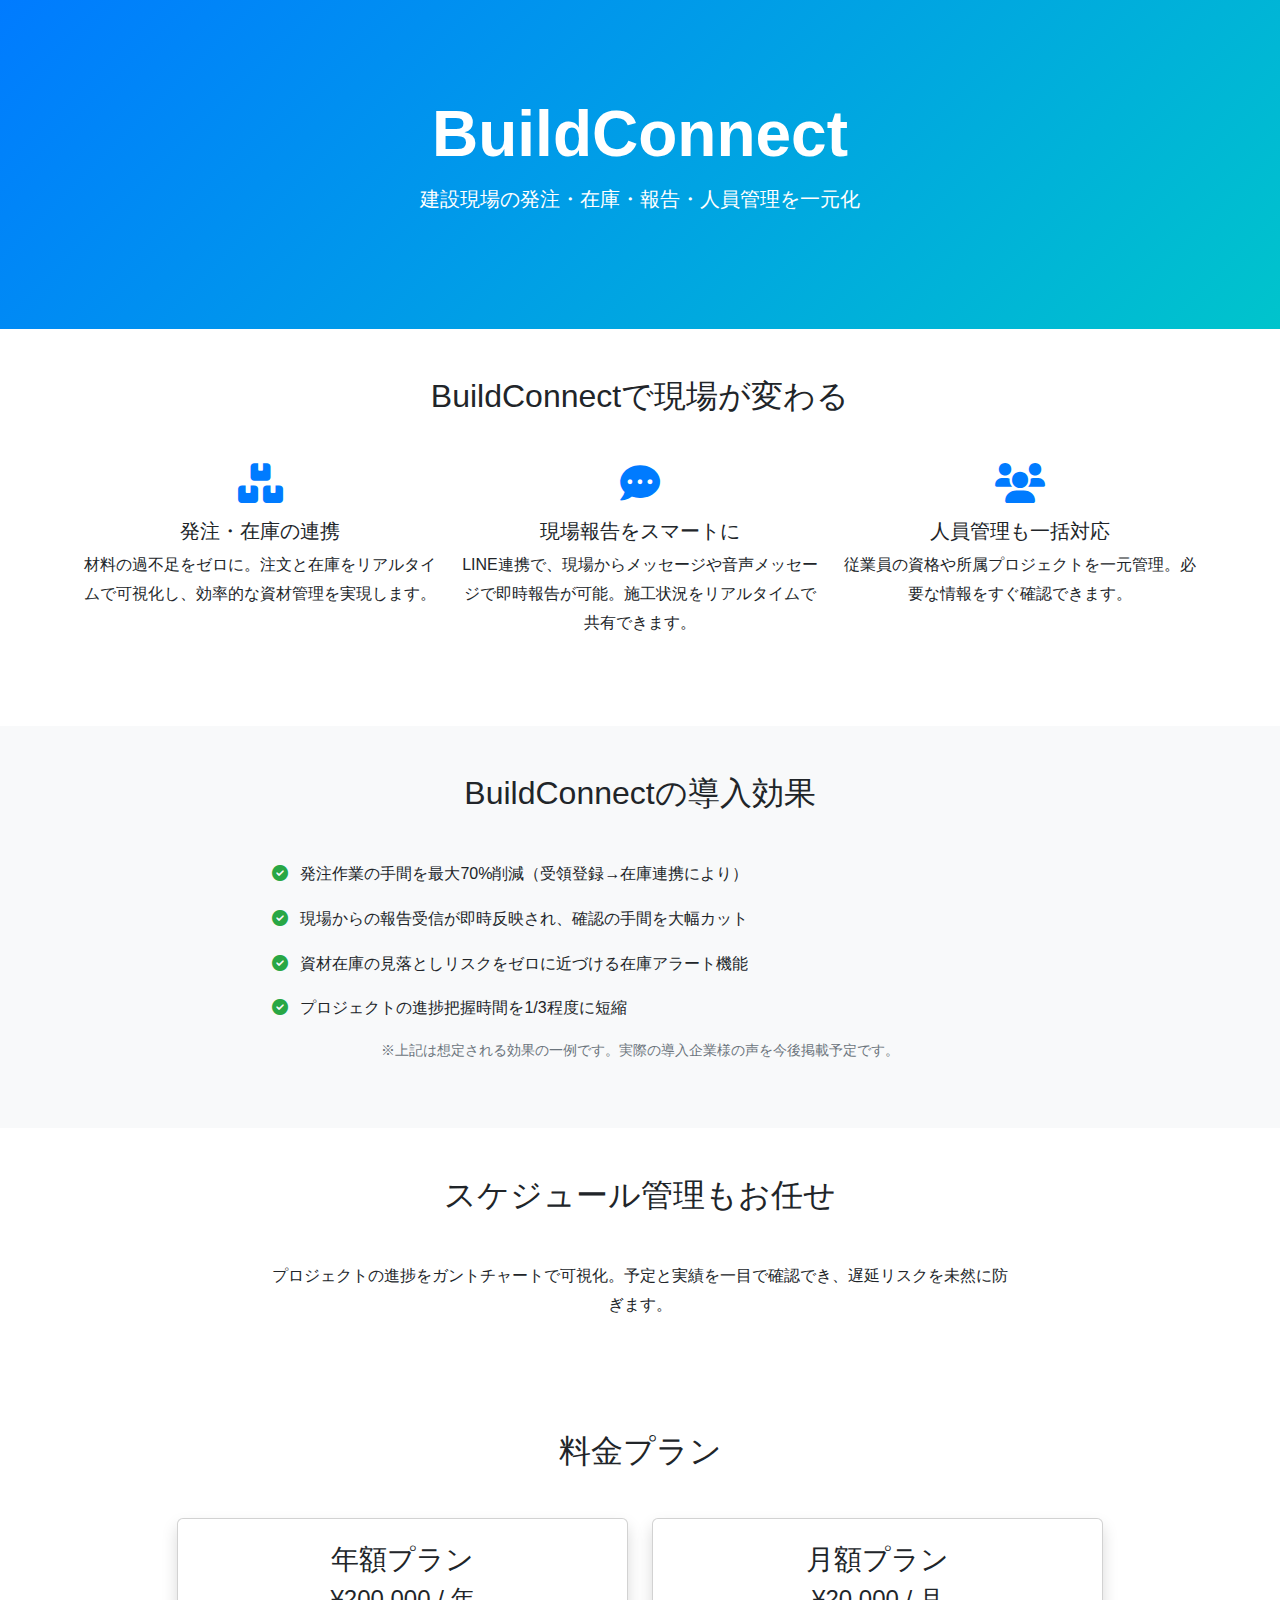
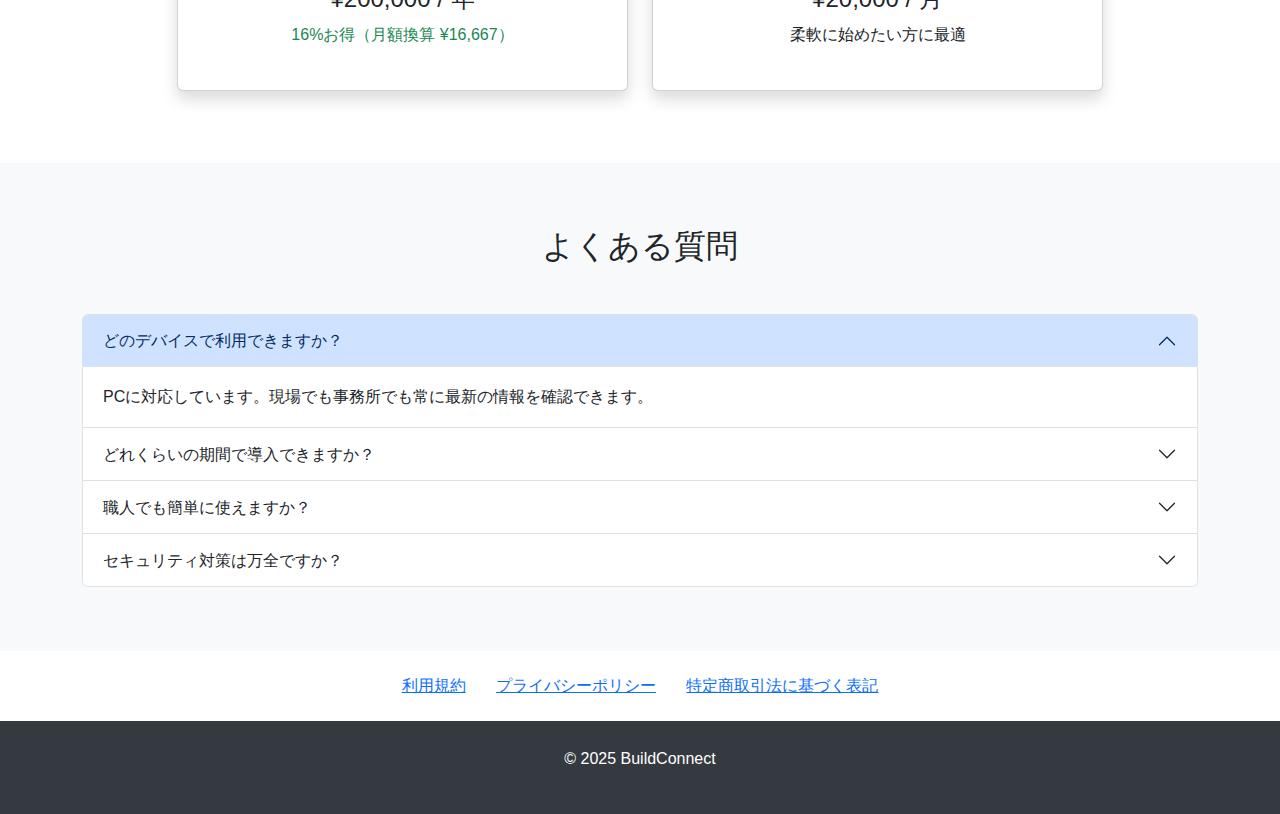
==== static/pages/LP.html @ 31734fd3 "全体の修正と調整" ====
<!DOCTYPE html>
<html lang="ja">
<head>
  <meta charset="UTF-8">
  <meta name="viewport" content="width=device-width, initial-scale=1.0">
  <meta name="description" content="BuildConnectは建設現場の業務効率化を支援するツールです。発注・在庫・報告・人員管理を一元化し、現場の生産性を向上させます。">
  <meta name="keywords" content="建設業, 現場管理, 業務効率化, BuildConnect">
  <title>BuildConnect - 建設業の現場管理をこれ1つで</title>
  <link href="https://cdn.jsdelivr.net/npm/bootstrap@5.3.0/dist/css/bootstrap.min.css" rel="stylesheet">
  <link rel="stylesheet" href="https://cdnjs.cloudflare.com/ajax/libs/font-awesome/6.0.0-beta3/css/all.min.css">
  <style>
    body { 
      font-family: 'Noto Sans JP', sans-serif; 
      line-height: 1.8; 
    }
    .hero { 
      background: linear-gradient(135deg, #007bff, #00c4cc); 
      color: white; 
      padding: 6rem 2rem; 
      text-align: center; 
    }
    .hero .btn-primary { 
      background: #ff6f61; 
      border: none; 
      padding: 0.75rem 2rem; 
      font-size: 1.25rem; 
    }
    .hero .btn-primary:hover { 
      background: #e65b50; 
    }
    .feature-icon { 
      font-size: 2.5rem; 
      color: #007bff; 
    }
    .card { 
      transition: transform 0.3s; 
    }
    .card:hover { 
      transform: translateY(-10px); 
    }
    .faq { 
      background: #f8f9fa; 
      padding: 4rem 0; 
    }
    .modal-body { 
      text-align: left; 
      white-space: pre-wrap; 
    }
    footer { 
      background: #343a40; 
      color: white; 
    }
    .benefit-icon { 
      color: #28a745; 
      margin-right: 0.5rem; 
    }
    .benefit-note { 
      font-size: 0.85rem; 
      color: #6c757d; 
      margin-top: 1rem; 
    }

    /* レスポンシブデザインの調整 */
    @media (max-width: 768px) {
      .hero {
        padding: 4rem 1rem;
      }
      .hero h1 {
        font-size: 2.5rem;
      }
      .hero p {
        font-size: 1rem;
      }
      .hero .btn-primary {
        font-size: 1rem;
        padding: 0.5rem 1.5rem;
      }
      .feature-icon {
        font-size: 2rem;
      }
      h2 {
        font-size: 1.75rem;
      }
      h5 {
        font-size: 1.25rem;
      }
      p {
        font-size: 0.9rem;
      }
      .card {
        margin-bottom: 1.5rem;
      }
    }

    @media (max-width: 576px) {
      .hero {
        padding: 3rem 1rem;
      }
      .hero h1 {
        font-size: 2rem;
      }
      .hero p {
        font-size: 0.9rem;
      }
      .hero .btn-primary {
        font-size: 0.9rem;
        padding: 0.5rem 1.25rem;
      }
      h2 {
        font-size: 1.5rem;
      }
      h5 {
        font-size: 1.1rem;
      }
      p {
        font-size: 0.85rem;
      }
    }

    @media (min-width: 769px) and (max-width: 1024px) {
      .hero {
        padding: 5rem 2rem;
      }
      .hero h1 {
        font-size: 3rem;
      }
      .hero p {
        font-size: 1.1rem;
      }
      .feature-icon {
        font-size: 2.25rem;
      }
      h2 {
        font-size: 2rem;
      }
    }
  </style>
</head>
<body>
  <!-- ヒーローセクション -->
  <header class="hero">
    <h1 class="display-3 fw-bold">BuildConnect</h1>
    <p class="lead">建設現場の発注・在庫・報告・人員管理を一元化</p>

  </header>

  <!-- 導入メリット -->
  <section class="container py-5">
    <h2 class="text-center mb-5">BuildConnectで現場が変わる</h2>
    <div class="row text-center">
      <div class="col-md-4 mb-4">
        <i class="fas fa-boxes feature-icon mb-3"></i>
        <h5>発注・在庫の連携</h5>
        <p>材料の過不足をゼロに。注文と在庫をリアルタイムで可視化し、効率的な資材管理を実現します。</p>
      </div>
      <div class="col-md-4 mb-4">
        <i class="fas fa-comment-dots feature-icon mb-3"></i>
        <h5>現場報告をスマートに</h5>
        <p>LINE連携で、現場からメッセージや音声メッセージで即時報告が可能。施工状況をリアルタイムで共有できます。</p>
      </div>
      <div class="col-md-4 mb-4">
        <i class="fas fa-users feature-icon mb-3"></i>
        <h5>人員管理も一括対応</h5>
        <p>従業員の資格や所属プロジェクトを一元管理。必要な情報をすぐ確認できます。</p>
      </div>
    </div>
  </section>

  <!-- 導入効果 -->
  <section class="bg-light py-5">
    <div class="container">
      <h2 class="text-center mb-5">BuildConnectの導入効果</h2>
      <div class="row">
        <div class="col-md-8 offset-md-2">
          <ul class="list-unstyled">
            <li class="mb-3">
              <i class="fas fa-check-circle benefit-icon"></i>
              発注作業の手間を最大70%削減（受領登録→在庫連携により）
            </li>
            <li class="mb-3">
              <i class="fas fa-check-circle benefit-icon"></i>
              現場からの報告受信が即時反映され、確認の手間を大幅カット
            </li>
            <li class="mb-3">
              <i class="fas fa-check-circle benefit-icon"></i>
              資材在庫の見落としリスクをゼロに近づける在庫アラート機能
            </li>
            <li class="mb-3">
              <i class="fas fa-check-circle benefit-icon"></i>
              プロジェクトの進捗把握時間を1/3程度に短縮
            </li>
          </ul>
          <p class="benefit-note text-center">※上記は想定される効果の一例です。実際の導入企業様の声を今後掲載予定です。</p>
        </div>
      </div>
    </div>
  </section>

  <!-- スケジュール管理 -->
  <section class="py-5">
    <div class="container">
      <h2 class="text-center mb-5">スケジュール管理もお任せ</h2>
      <div class="row">
        <div class="col-md-8 offset-md-2 text-center">
          <p>プロジェクトの進捗をガントチャートで可視化。予定と実績を一目で確認でき、遅延リスクを未然に防ぎます。</p>
        </div>
      </div>
    </div>
  </section>

  <!-- 料金プラン -->
  <section class="py-5">
    <div class="container">
      <h2 class="text-center mb-5">料金プラン</h2>
      <div class="row justify-content-center">
        <div class="col-md-5 mb-4">
          <div class="card p-4 text-center shadow">
            <h3>年額プラン</h3>
            <p class="h4">¥200,000 / 年</p>
            <p class="text-success">16%お得（月額換算 ¥16,667）</p>
          </div>
        </div>
        <div class="col-md-5 mb-4">
          <div class="card p-4 text-center shadow">
            <h3>月額プラン</h3>
            <p class="h4">¥20,000 / 月</p>
            <p>柔軟に始めたい方に最適</p>
          </div>
        </div>
      </div>
    </div>
  </section>

  <!-- FAQセクション -->
  <section class="faq">
    <div class="container">
      <h2 class="text-center mb-5">よくある質問</h2>
      <div class="accordion" id="faqAccordion">
        <div class="accordion-item">
          <h2 class="accordion-header">
            <button class="accordion-button" type="button" data-bs-toggle="collapse" data-bs-target="#faq1">
              どのデバイスで利用できますか？
            </button>
          </h2>
          <div id="faq1" class="accordion-collapse collapse show" data-bs-parent="#faqAccordion">
            <div class="accordion-body">
              PCに対応しています。現場でも事務所でも常に最新の情報を確認できます。
            </div>
          </div>
        </div>
        <div class="accordion-item">
          <h2 class="accordion-header">
            <button class="accordion-button collapsed" type="button" data-bs-toggle="collapse" data-bs-target="#faq2">
              どれくらいの期間で導入できますか？
            </button>
          </h2>
          <div id="faq2" class="accordion-collapse collapse" data-bs-parent="#faqAccordion">
            <div class="accordion-body">
              即日導入可能です。お申し込み後、すぐにアカウントを発行し、すぐにご利用いただけます。複雑な設定やインストール作業は必要ありません。
            </div>
          </div>
        </div>
        <div class="accordion-item">
          <h2 class="accordion-header">
            <button class="accordion-button collapsed" type="button" data-bs-toggle="collapse" data-bs-target="#faq3">
              職人でも簡単に使えますか？
            </button>
          </h2>
          <div id="faq3" class="accordion-collapse collapse" data-bs-parent="#faqAccordion">
            <div class="accordion-body">
              はい、LINEで簡単報告が可能です。普段使い慣れているLINEを使って施工報告ができるので、デジタルツールに不慣れな方でも簡単に使いこなせます。
            </div>
          </div>
        </div>
        <div class="accordion-item">
          <h2 class="accordion-header">
            <button class="accordion-button collapsed" type="button" data-bs-toggle="collapse" data-bs-target="#faq4">
              セキュリティ対策は万全ですか？
            </button>
          </h2>
          <div id="faq4" class="accordion-collapse collapse" data-bs-parent="#faqAccordion">
            <div class="accordion-body">
              はい、BuildConnectはSSL暗号化通信を採用し、データは厳重に保護されています。また、定期的なセキュリティチェックを実施しています。
            </div>
          </div>
        </div>
      </div>
    </div>
  </section>

  <!-- モーダルリンク -->
  <section class="container text-center py-3">
    <button class="btn btn-link" data-bs-toggle="modal" data-bs-target="#termsModal">利用規約</button>
    <button class="btn btn-link" data-bs-toggle="modal" data-bs-target="#privacyModal">プライバシーポリシー</button>
    <button class="btn btn-link" data-bs-toggle="modal" data-bs-target="#lawModal">特定商取引法に基づく表記</button>
  </section>

  <!-- モーダル（内容は変更なし） -->
  <div class="modal fade" id="termsModal" tabindex="-1">
    <div class="modal-dialog modal-lg">
      <div class="modal-content">
        <div class="modal-header"><h5 class="modal-title">利用規約</h5></div>
        <div class="modal-body">
          本サービスは建設現場の業務効率化を目的とした管理ツールです。
          ユーザーは法令を遵守し、本サービスを正しく利用する責任を負います。
          不正利用、情報の虚偽登録、第三者への不正提供などは禁止行為に該当します。
          提供内容は予告なく変更される場合があります。
          本サービスの利用により生じた損害について、当社は一切の責任を負いません。
        </div>
      </div>
    </div>
  </div>

  <div class="modal fade" id="privacyModal" tabindex="-1">
    <div class="modal-dialog modal-lg">
      <div class="modal-content">
        <div class="modal-header"><h5 class="modal-title">プライバシーポリシー</h5></div>
        <div class="modal-body">
          ユーザーから提供された情報（会社名・担当者名・メールアドレス等）は、運営目的にのみ使用され、第三者に開示されることはありません。
          セキュリティ対策を講じ、適切に管理します。
        </div>
      </div>
    </div>
  </div>

  <div class="modal fade" id="lawModal" tabindex="-1">
    <div class="modal-dialog modal-lg">
      <div class="modal-content">
        <div class="modal-header"><h5 class="modal-title">特定商取引法に基づく表記</h5></div>
        <div class="modal-body">
          事業者名：BuildConnect運営事務局（猪瀬）
          メール：k.inose0902@gmail.com
          販売価格：月額20,000円または年額200,000円
          お支払い方法：銀行振込 or クレジットカード（対応予定）
          解約について：いつでも解約可能。日割り返金はありません。
        </div>
      </div>
    </div>
  </div>

  <!-- フッター -->
  <footer class="text-center py-4">
    <p>© 2025 BuildConnect</p>
  </footer>

  <script src="https://cdn.jsdelivr.net/npm/bootstrap@5.3.0/dist/js/bootstrap.bundle.min.js"></script>
</body>
</html>
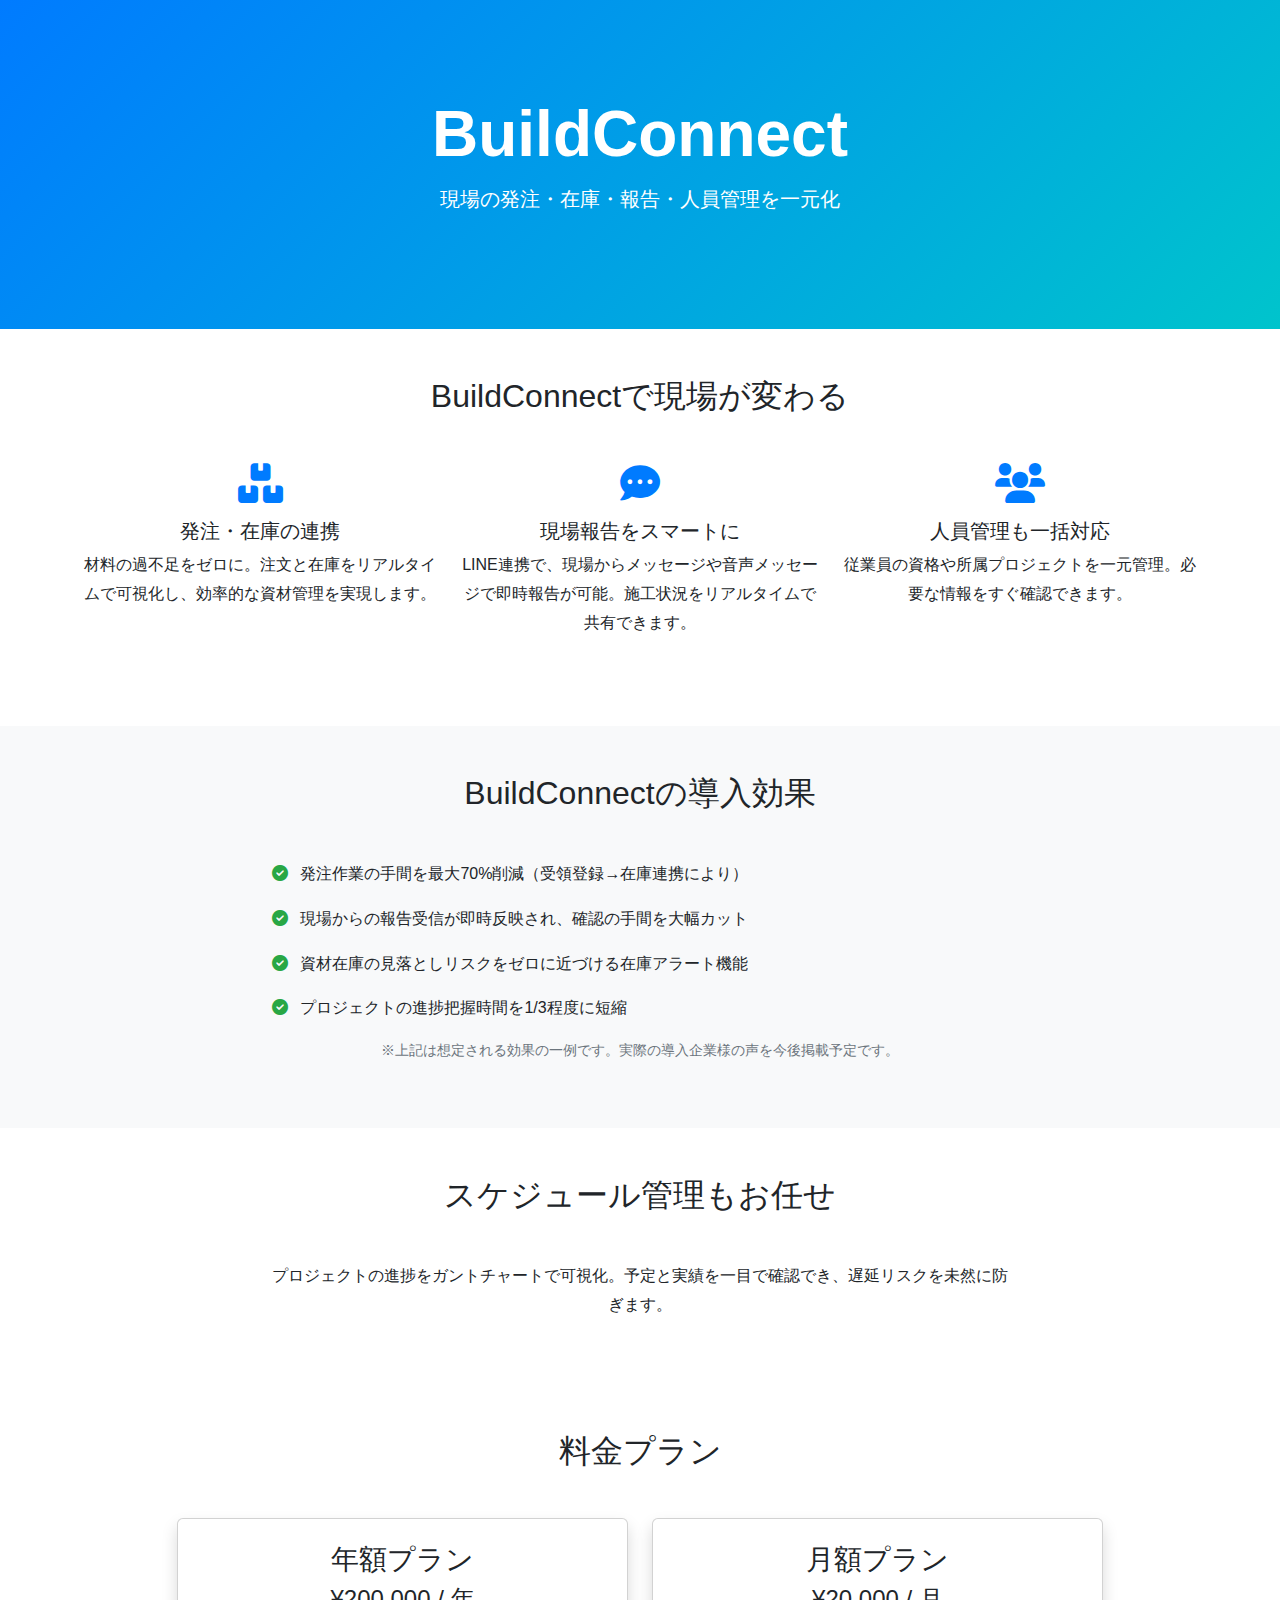
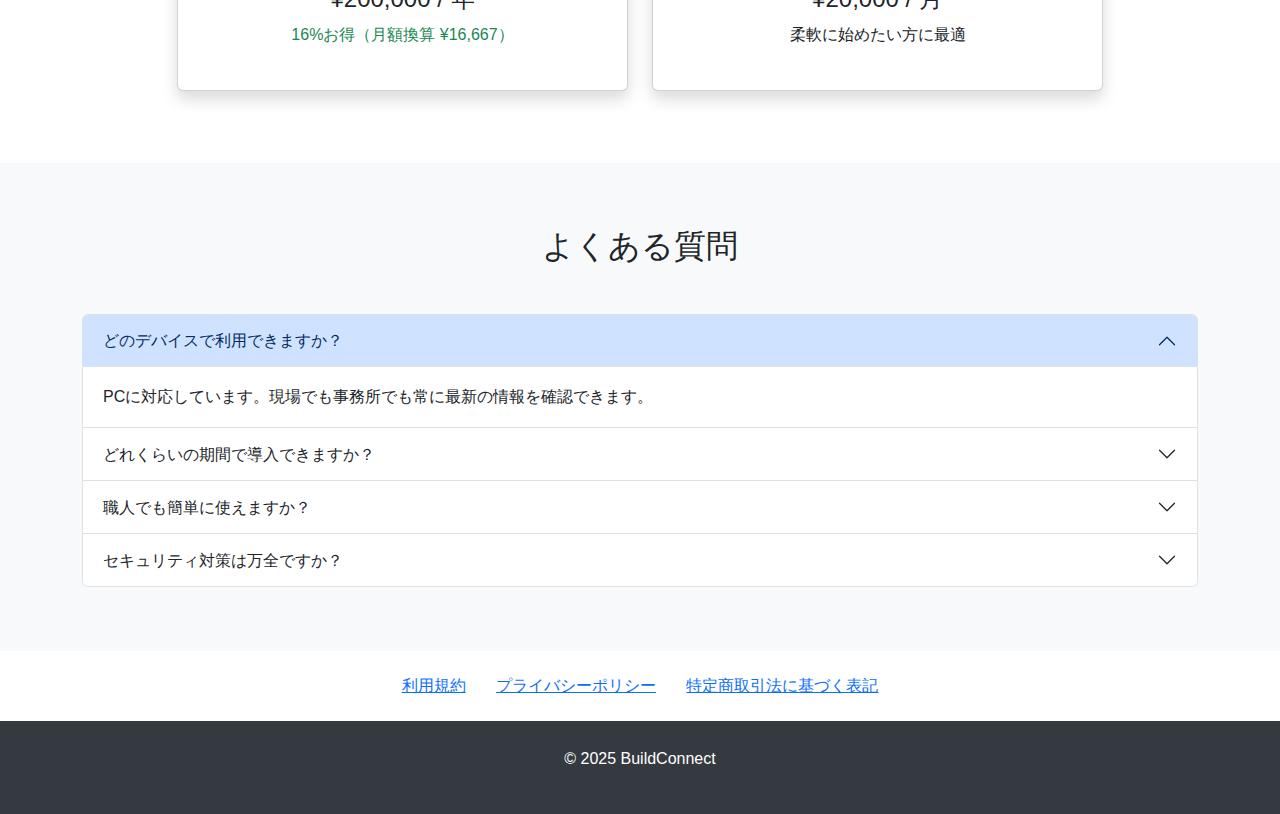
==== commit 120933a7: "最新変更を反映" ====
--- a/static/pages/LP.html
+++ b/static/pages/LP.html
@@ -3,9 +3,9 @@
 <head>
   <meta charset="UTF-8">
   <meta name="viewport" content="width=device-width, initial-scale=1.0">
-  <meta name="description" content="BuildConnectは建設現場の業務効率化を支援するツールです。発注・在庫・報告・人員管理を一元化し、現場の生産性を向上させます。">
-  <meta name="keywords" content="建設業, 現場管理, 業務効率化, BuildConnect">
-  <title>BuildConnect - 建設業の現場管理をこれ1つで</title>
+  <meta name="description" content="BuildConnectは現場の業務効率化を支援するツールです。発注・在庫・報告・人員管理を一元化し、現場の生産性を向上させます。">
+  <meta name="keywords" content="現場管理, 業務効率化, BuildConnect">
+  <title>BuildConnect - 現場管理をこれ1つで</title>
   <link href="https://cdn.jsdelivr.net/npm/bootstrap@5.3.0/dist/css/bootstrap.min.css" rel="stylesheet">
   <link rel="stylesheet" href="https://cdnjs.cloudflare.com/ajax/libs/font-awesome/6.0.0-beta3/css/all.min.css">
   <style>
@@ -140,7 +140,7 @@
   <!-- ヒーローセクション -->
   <header class="hero">
     <h1 class="display-3 fw-bold">BuildConnect</h1>
-    <p class="lead">建設現場の発注・在庫・報告・人員管理を一元化</p>
+    <p class="lead">現場の発注・在庫・報告・人員管理を一元化</p>
 
   </header>
 
@@ -301,7 +301,7 @@
       <div class="modal-content">
         <div class="modal-header"><h5 class="modal-title">利用規約</h5></div>
         <div class="modal-body">
-          本サービスは建設現場の業務効率化を目的とした管理ツールです。
+          本サービスは現場の業務効率化を目的とした管理ツールです。
           ユーザーは法令を遵守し、本サービスを正しく利用する責任を負います。
           不正利用、情報の虚偽登録、第三者への不正提供などは禁止行為に該当します。
           提供内容は予告なく変更される場合があります。
